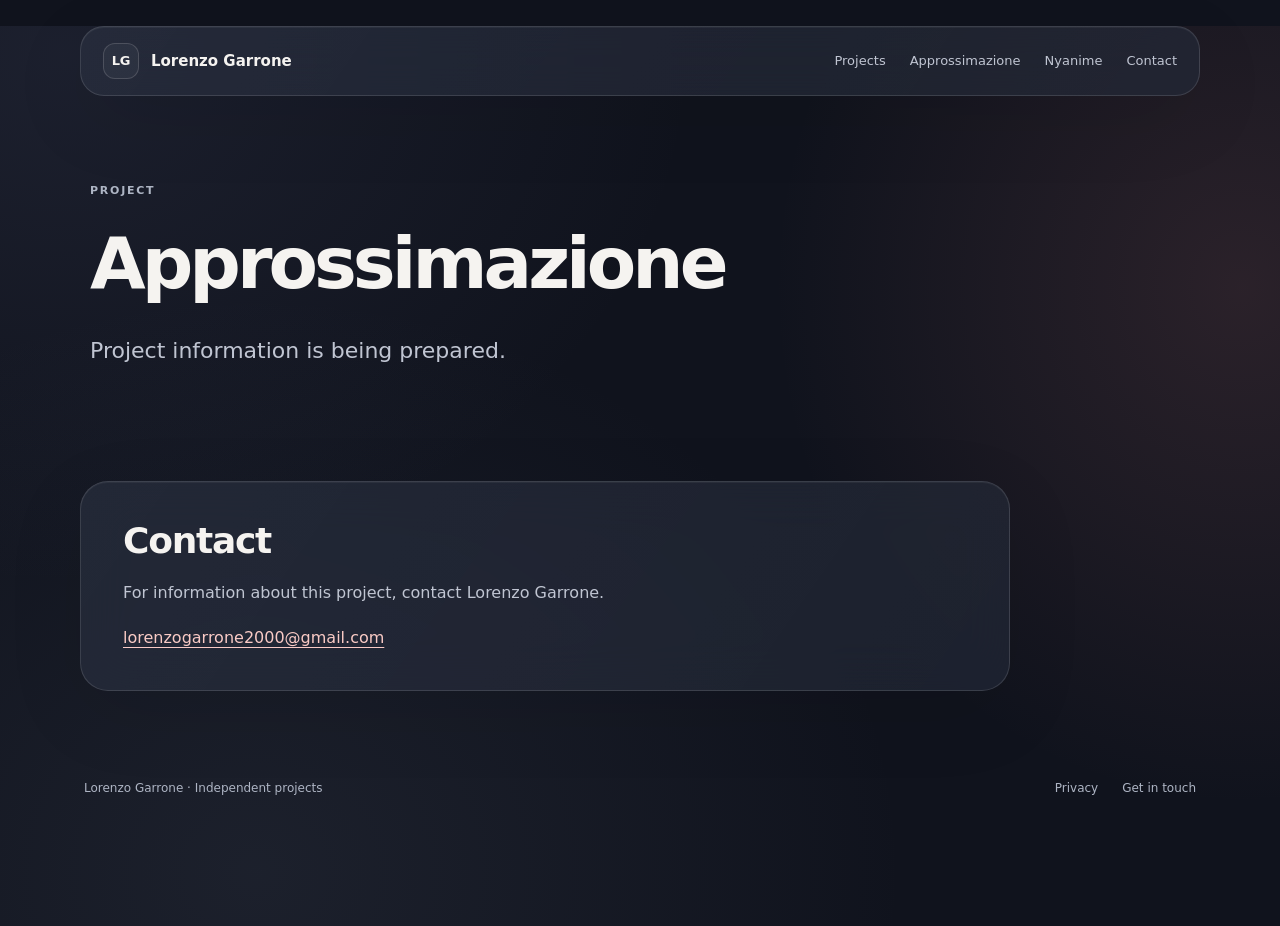
==== approssimazione/index.html @ a1552430 "Publish personal project homepage and Nyanime legal pages" ====
<!doctype html>
<html lang="en">
<head>
<meta charset="utf-8"><meta name="viewport" content="width=device-width, initial-scale=1">
<meta name="description" content="Approssimazione project information and contact details.">
<meta name="theme-color" content="#10131d"><meta name="color-scheme" content="dark">
<meta name="referrer" content="strict-origin-when-cross-origin">
<meta http-equiv="Content-Security-Policy" content="default-src 'none'; style-src 'self'; img-src 'self'; base-uri 'none'; form-action 'none'">
<link rel="icon" href="/assets/monogram.svg" type="image/svg+xml">
<link rel="stylesheet" href="/assets/legal.css"><title>Approssimazione · Lorenzo Garrone</title>
</head>
<body><a class="skip-link" href="#main">Skip to content</a>
<div class="shell">
<header class="site-header glass"><a class="identity" href="/"><span class="monogram" aria-hidden="true">LG</span><span>Lorenzo Garrone</span></a>
<nav aria-label="Main navigation"><a href="/#projects">Projects</a><a href="/approssimazione/">Approssimazione</a><a href="/nyanime/">Nyanime</a><a href="mailto:lorenzogarrone2000@gmail.com">Contact</a></nav></header>
<main id="main" class="project-main"><section class="hero"><p class="eyebrow">Project</p><h1 class="placeholder-title">Approssimazione</h1><p class="lead">Project information is being prepared.</p></section><section class="glass overview"><h2>Contact</h2><p>For information about this project, contact Lorenzo Garrone.</p><a href="mailto:lorenzogarrone2000@gmail.com">lorenzogarrone2000@gmail.com</a></section></main>
<footer class="site-footer"><span>Lorenzo Garrone · Independent projects</span><div><a href="/nyanime/privacy/">Privacy</a><a href="mailto:lorenzogarrone2000@gmail.com">Get in touch</a></div></footer>
</div></body></html>
---- assets/legal.css ----
:root{color-scheme:dark;--ink:#f5f3f0;--muted:#c0c5d2;--dim:#aeb5c4;--edge:#ffffff20;--panel:#202736e8;--accent:#facbc6}
*{box-sizing:border-box}
html{scroll-behavior:smooth;background:#10131d}
body{margin:0;color:var(--ink);font-family:ui-sans-serif,system-ui,-apple-system,BlinkMacSystemFont,"Segoe UI",sans-serif;background:radial-gradient(ellipse 900px 760px at 5% 3%,#69709824,transparent 70%),radial-gradient(ellipse 650px 720px at 97% 29%,#ae68692b,transparent 72%),radial-gradient(ellipse 900px 800px at 20% 94%,#626d8326,transparent 72%),#10131d;line-height:1.65;min-height:100vh}
a{color:var(--accent);text-underline-offset:.22em;text-decoration-thickness:1px}
a:hover{color:#fff}
a:focus-visible{outline:3px solid #ffcf94;outline-offset:6px;border-radius:4px}
p{margin:0 0 1.2em}img{display:block;max-width:100%;height:auto}
h1,h2,h3{color:var(--ink);line-height:1.15;letter-spacing:-.035em;text-wrap:balance}
h1{font-size:clamp(42px,7.6vw,88px);font-weight:650;margin:0 0 28px;letter-spacing:-.055em}
h2{font-size:clamp(25px,3.2vw,36px);font-weight:600;margin:0 0 18px}
h3{font-size:clamp(24px,3vw,31px);font-weight:600;margin:0 0 16px}
.shell{width:min(1120px,calc(100% - 64px));margin:26px auto 0}
.glass{background:var(--panel);border:1px solid var(--edge);box-shadow:inset 0 1px 0 #ffffff0c,0 22px 80px #00000016;border-radius:28px}
@supports(backdrop-filter:blur(20px)){.glass{background:linear-gradient(125deg,#ffffff09,#ffffff03),#2027369c;backdrop-filter:blur(24px);-webkit-backdrop-filter:blur(24px)}}
.site-header{display:flex;justify-content:space-between;align-items:center;gap:24px;padding:16px 22px;border-radius:24px}
.identity{display:flex;align-items:center;gap:12px;font-size:15px;font-weight:650;color:var(--ink);text-decoration:none;white-space:nowrap}
.monogram{display:grid;place-items:center;min-width:36px;height:36px;border:1px solid #ffffff26;border-radius:12px;background:#ffffff0a;font-size:13px;letter-spacing:-.025em}
.site-header nav{display:flex;flex-wrap:wrap;justify-content:flex-end;gap:10px 24px}
.site-header nav a{font-size:13px;color:var(--muted);text-decoration:none;padding:3px 0}
.site-header nav a:hover{color:#fff}
.hero{padding:86px 10px 80px;max-width:850px}
.eyebrow{text-transform:uppercase;font-size:11px;font-weight:650;letter-spacing:.16em;color:var(--dim);margin:0 0 22px}
.soft{color:#b7bdcc}
.lead{font-size:clamp(18px,2.3vw,22px);line-height:1.65;color:var(--muted);max-width:650px;margin:0 0 32px}
.button{display:inline-flex;align-items:center;justify-content:center;gap:25px;text-decoration:none;padding:13px 21px;border-radius:14px;font-weight:650;font-size:14px;border:1px solid transparent;min-height:48px}
.primary{background:#f0e8e4;color:#262934;box-shadow:0 6px 25px #00000016}
.primary:hover{color:#161820;background:#fff4ec}
.secondary{background:#ffffff06;color:var(--ink);border-color:#ffffff26}
.secondary:hover{background:#ffffff10}
.hero-actions{display:flex;flex-wrap:wrap;gap:12px}
.section-heading{margin:0 0 25px;padding:0 10px}
.section-heading .eyebrow{margin-bottom:12px}
.project-grid{display:grid;grid-template-columns:1fr 1fr;gap:22px}
.project-card{padding:34px;text-decoration:none;display:flex;flex-direction:column;color:var(--ink);min-height:350px}
.project-card:hover{border-color:#ffffff45;background-color:#2b3344b8}
.project-symbol{width:70px;height:70px;margin-bottom:36px;border-radius:20px}
span.project-symbol{display:grid;place-items:center;background:#d5d7e312;border:1px solid #d5d7e324;color:#d1d5e8;font-size:47px;line-height:1}
.project-card .eyebrow{margin-bottom:10px}
.project-card p:not(.eyebrow){color:var(--muted);font-size:16px;max-width:380px;margin-bottom:32px}
.card-link{font-size:13px;color:var(--accent);display:flex;justify-content:space-between;gap:12px;margin-top:auto;font-weight:600}
.nyanime{background:linear-gradient(140deg,#cd767d15,#ffffff00 60%),var(--panel)}
.contact-panel{margin:30px 0 0;padding:28px 34px;display:flex;align-items:center;justify-content:space-between;gap:22px}
.contact-panel h2{font-size:28px;margin:0 0 9px}
.contact-panel p{color:var(--muted);font-size:14px;margin:0}
.contact-panel .eyebrow{margin:0 0 12px}
.contact-panel>a{font-size:14px;overflow-wrap:anywhere}
.site-footer{display:flex;justify-content:space-between;align-items:center;gap:24px;padding:36px 4px 30px;color:var(--dim);font-size:12px}
.site-footer div{display:flex;gap:24px}.site-footer a{color:var(--dim);text-decoration:none}
.project-hero{padding-bottom:64px}
.project-wordmark{width:240px;margin:0 0 38px}
.placeholder-title{font-size:clamp(28px,5.8vw,72px)}
.overview{padding:38px 42px;margin-bottom:52px;max-width:930px}
.overview p:not(.eyebrow){max-width:760px;color:var(--muted)}
.overview p:last-child{margin-bottom:0}
.note{font-size:14px;border-top:1px solid #ffffff1c;padding-top:24px;margin-top:24px}
.information-grid{display:grid;grid-template-columns:repeat(3,1fr);gap:18px}
.feature-section{margin-bottom:56px}.section-intro{max-width:670px;color:var(--muted);font-size:16px}
.feature-grid{display:grid;grid-template-columns:1fr 1fr;gap:18px}.feature-card{padding:30px;display:flex;gap:24px;align-items:flex-start}.feature-wide{grid-column:1/-1}
.feature-number{display:grid;place-items:center;flex:0 0 42px;height:42px;border-radius:14px;border:1px solid #ffffff20;color:#e9d1cc;background:#ffffff06;font-size:12px;font-weight:650}
.feature-card .eyebrow{margin:0 0 11px}.feature-card h3{font-size:25px;margin:0 0 13px}.feature-card p:not(.eyebrow){font-size:15px;color:var(--muted);max-width:660px;margin:0;line-height:1.8}
.information-card{display:flex;flex-direction:column;padding:28px;text-decoration:none;min-height:275px}
.information-card:hover{border-color:#ffffff45;background-color:#2b3344b8}
.information-card h3{font-size:23px}.information-card p:not(.eyebrow){font-size:15px;color:var(--muted)}
.legal-main{max-width:940px;margin:34px auto 0}
.legal-nav{display:flex;flex-wrap:wrap;gap:10px 24px;margin:0 6px 24px;align-items:center}
.legal-nav a{font-size:13px;color:var(--muted);padding:7px 0;text-decoration:none}
.legal-nav a[aria-current]{color:var(--ink);font-weight:700;border-bottom:2px solid var(--accent)}
.document{padding:clamp(24px,5vw,56px)}
.document h1{font-size:clamp(32px,4.8vw,54px);margin:0 0 28px;letter-spacing:-.04em;overflow-wrap:anywhere}
.document h2{font-size:clamp(22px,3vw,27px);margin:38px 0 14px;letter-spacing:-.025em}
.document p,.document li{max-width:76ch;color:var(--muted);font-size:15px;line-height:1.85}
.document p:last-child{margin-bottom:0}.document>p:first-of-type{padding-bottom:26px;border-bottom:1px solid #ffffff1a;color:#d0ceda}
code{font-family:ui-monospace,SFMono-Regular,Consolas,monospace;font-size:.92em;color:#eee2e0;padding:1px 4px;background:#ffffff0a;border-radius:4px;overflow-wrap:anywhere}
.skip-link{position:absolute;left:20px;top:-150px;padding:12px 20px;z-index:5;background:#faf3ed;color:#1b2130;border-radius:10px}
.skip-link:focus{top:12px;color:#1b2130}
@media(max-width:850px){.site-header{align-items:flex-start;gap:20px;flex-direction:column}.site-header nav{justify-content:flex-start}.information-grid{grid-template-columns:1fr}.information-card{min-height:210px}.contact-panel{align-items:flex-start;flex-direction:column}.hero{padding-top:64px}.information-card .eyebrow{margin-bottom:14px}}
@media(max-width:600px){.shell{width:calc(100% - 32px);margin-top:16px}.site-header{padding:16px 18px;gap:13px;border-radius:20px}.site-header nav{gap:8px 17px}.site-header nav a{font-size:12px}.hero{padding:54px 6px 48px}.lead{font-size:18px}.project-grid{grid-template-columns:1fr}.project-card{min-height:320px;padding:28px}.project-symbol{margin-bottom:28px}.glass{border-radius:23px}.overview{padding:28px;margin-bottom:36px}.contact-panel{padding:26px}.site-footer{align-items:flex-start;flex-direction:column;gap:14px;padding:28px 3px}.legal-main{margin-top:26px}.legal-nav{gap:6px 19px}.document p,.document li{font-size:14px;line-height:1.8}.document h2{margin-top:30px}.hero-actions .button{width:100%;justify-content:space-between}.project-wordmark{width:200px;margin-bottom:30px}}
@media(prefers-reduced-motion:reduce){html{scroll-behavior:auto}*,*::before,*::after{animation:none!important;transition:none!important}}
@media(max-width:700px){.feature-grid{grid-template-columns:1fr}.feature-card{padding:26px;gap:18px}.feature-wide{grid-column:auto}.feature-card h3{font-size:23px}.feature-number{flex-basis:32px;height:32px;border-radius:11px}.feature-section{margin-bottom:40px}}
@media(prefers-contrast:more){.glass{background:#1a202d;border-color:#9da6bb}.soft,.lead,.document p,.document li,.site-footer,.eyebrow{color:#e5e8ef}}
@media print{html,body{background:#fff;color:#111}.shell{width:auto;margin:0}.glass{background:#fff;border:0;box-shadow:none;backdrop-filter:none}.site-header,.site-footer,.legal-nav,.skip-link{display:none}.document{padding:0}.document h1,.document h2,.document p,.document li,a,code{color:#111}h2{break-after:avoid}p{orphans:3;widows:3}}
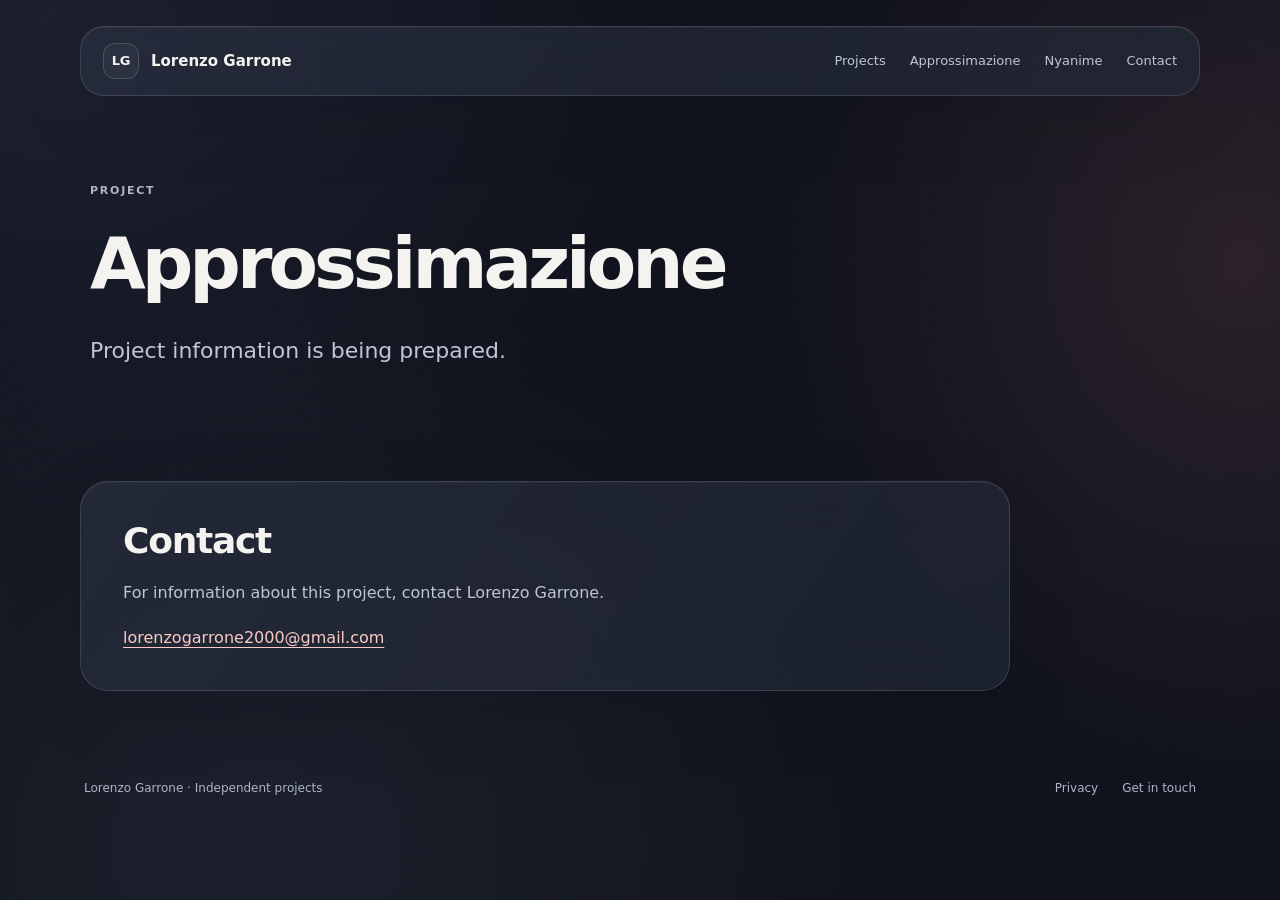
==== commit f423e13e: "Keep the portfolio homepage focused on two projects and fix background continuity" ====
--- a/approssimazione/index.html
+++ b/approssimazione/index.html
@@ -7,7 +7,7 @@
 <meta name="referrer" content="strict-origin-when-cross-origin">
 <meta http-equiv="Content-Security-Policy" content="default-src 'none'; style-src 'self'; img-src 'self'; base-uri 'none'; form-action 'none'">
 <link rel="icon" href="/assets/monogram.svg" type="image/svg+xml">
-<link rel="stylesheet" href="/assets/legal.css"><title>Approssimazione · Lorenzo Garrone</title>
+<link rel="stylesheet" href="/assets/legal.css?v=projects-2"><title>Approssimazione · Lorenzo Garrone</title>
 </head>
 <body><a class="skip-link" href="#main">Skip to content</a>
 <div class="shell">
--- a/assets/legal.css
+++ b/assets/legal.css
@@ -1,7 +1,7 @@
 :root{color-scheme:dark;--ink:#f5f3f0;--muted:#c0c5d2;--dim:#aeb5c4;--edge:#ffffff20;--panel:#202736e8;--accent:#facbc6}
 *{box-sizing:border-box}
 html{scroll-behavior:smooth;background:#10131d}
-body{margin:0;color:var(--ink);font-family:ui-sans-serif,system-ui,-apple-system,BlinkMacSystemFont,"Segoe UI",sans-serif;background:radial-gradient(ellipse 900px 760px at 5% 3%,#69709824,transparent 70%),radial-gradient(ellipse 650px 720px at 97% 29%,#ae68692b,transparent 72%),radial-gradient(ellipse 900px 800px at 20% 94%,#626d8326,transparent 72%),#10131d;line-height:1.65;min-height:100vh}
+body{display:flow-root;margin:0;color:var(--ink);font-family:ui-sans-serif,system-ui,-apple-system,BlinkMacSystemFont,"Segoe UI",sans-serif;background:radial-gradient(ellipse 900px 760px at 5% 3%,#69709824,transparent 70%),radial-gradient(ellipse 650px 720px at 97% 29%,#ae68692b,transparent 72%),radial-gradient(ellipse 900px 800px at 20% 94%,#626d8326,transparent 72%),#10131d;line-height:1.65;min-height:100vh}
 a{color:var(--accent);text-underline-offset:.22em;text-decoration-thickness:1px}
 a:hover{color:#fff}
 a:focus-visible{outline:3px solid #ffcf94;outline-offset:6px;border-radius:4px}
@@ -34,6 +34,13 @@
 .project-grid{display:grid;grid-template-columns:1fr 1fr;gap:22px}
 .project-card{padding:34px;text-decoration:none;display:flex;flex-direction:column;color:var(--ink);min-height:350px}
 .project-card:hover{border-color:#ffffff45;background-color:#2b3344b8}
+.project-landing{width:min(960px,calc(100% - 48px));min-height:100svh;margin:0 auto;padding:32px 0;display:grid;align-content:center}
+.project-index .project-card{position:relative;min-height:320px;justify-content:center}
+.project-index .project-card h1{font-size:clamp(24px,3.5vw,36px);letter-spacing:-.035em;line-height:1.2;margin:0;overflow-wrap:anywhere}
+.project-index .project-symbol{margin-bottom:28px}
+.project-arrow{position:absolute;top:30px;right:30px;font-size:24px;color:var(--muted)}
+.project-index .project-card:focus-visible{outline:3px solid var(--accent);outline-offset:5px}
+@media(max-width:600px){.project-landing{width:calc(100% - 32px);padding:24px 0}.project-index .project-grid{gap:16px}.project-index .project-card{min-height:245px;padding:28px}.project-index .project-card h1{font-size:30px}.project-arrow{top:24px;right:24px}}
 .project-symbol{width:70px;height:70px;margin-bottom:36px;border-radius:20px}
 span.project-symbol{display:grid;place-items:center;background:#d5d7e312;border:1px solid #d5d7e324;color:#d1d5e8;font-size:47px;line-height:1}
 .project-card .eyebrow{margin-bottom:10px}
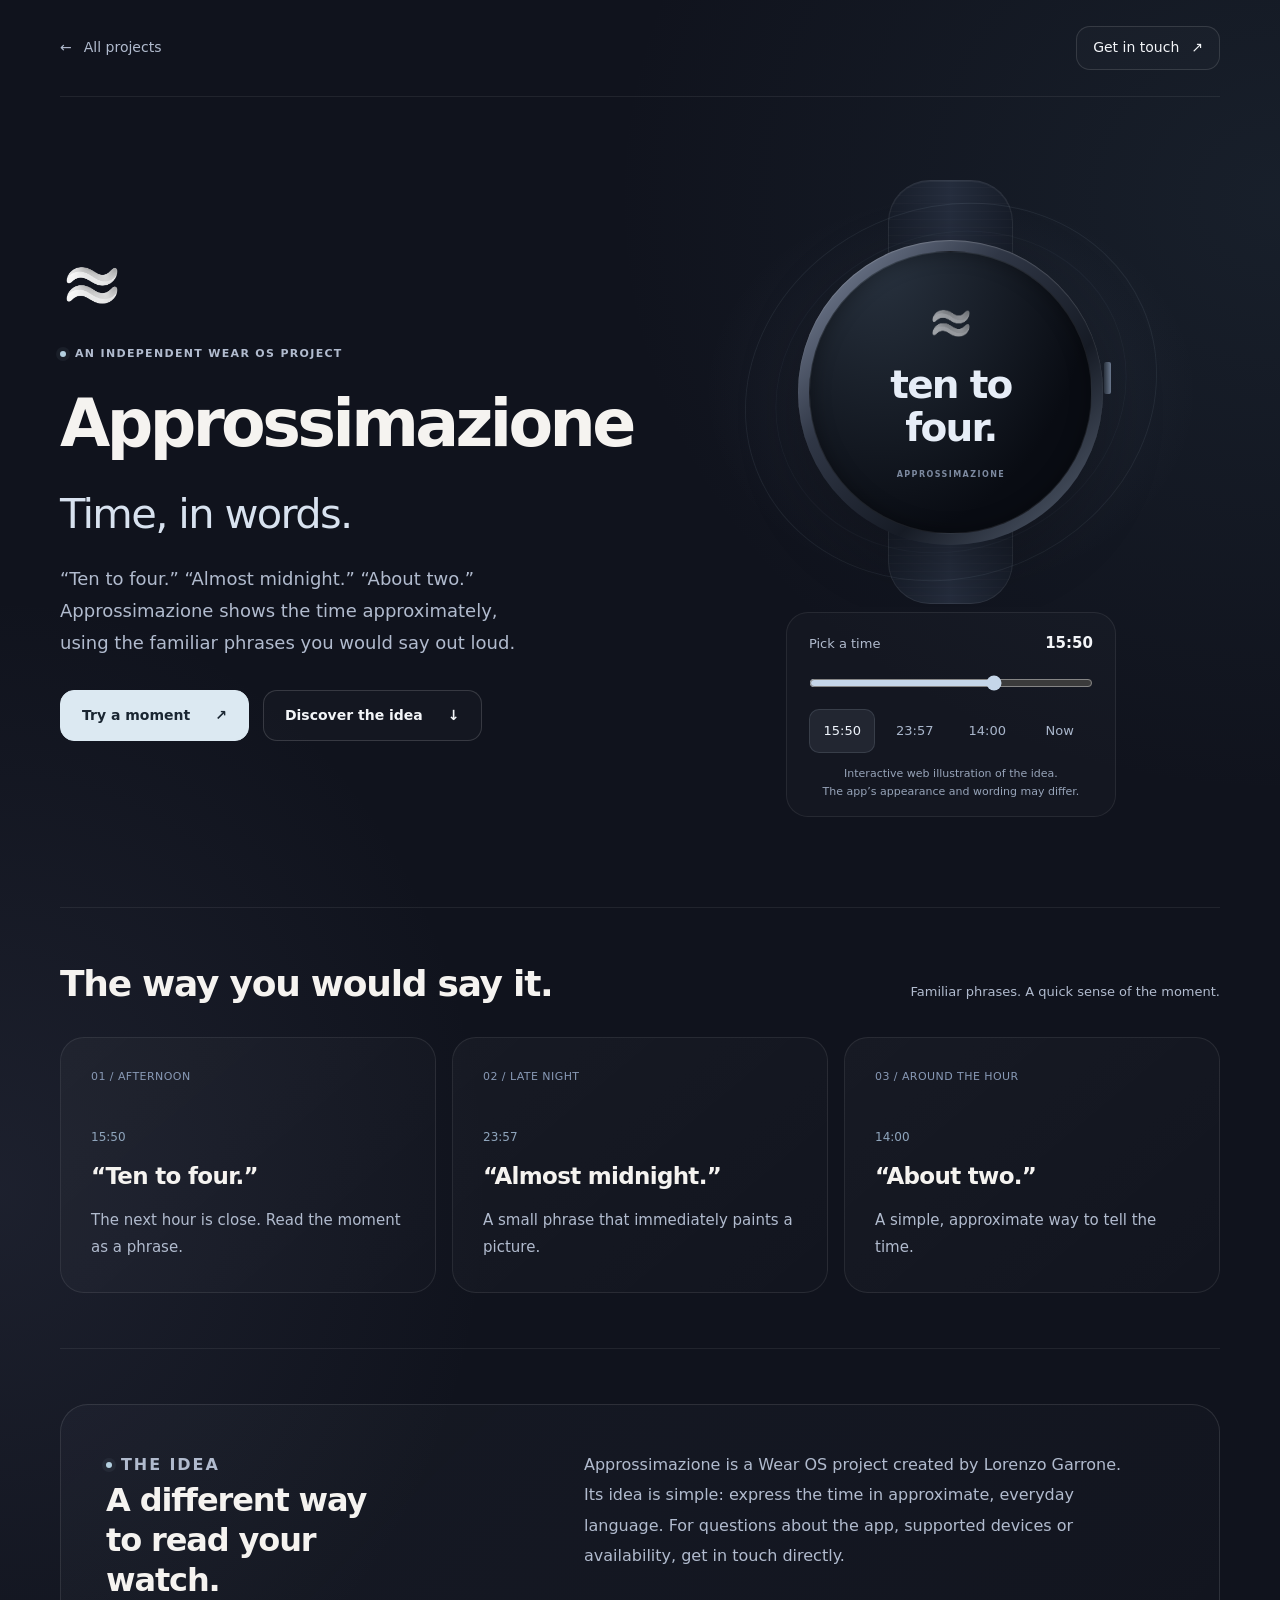
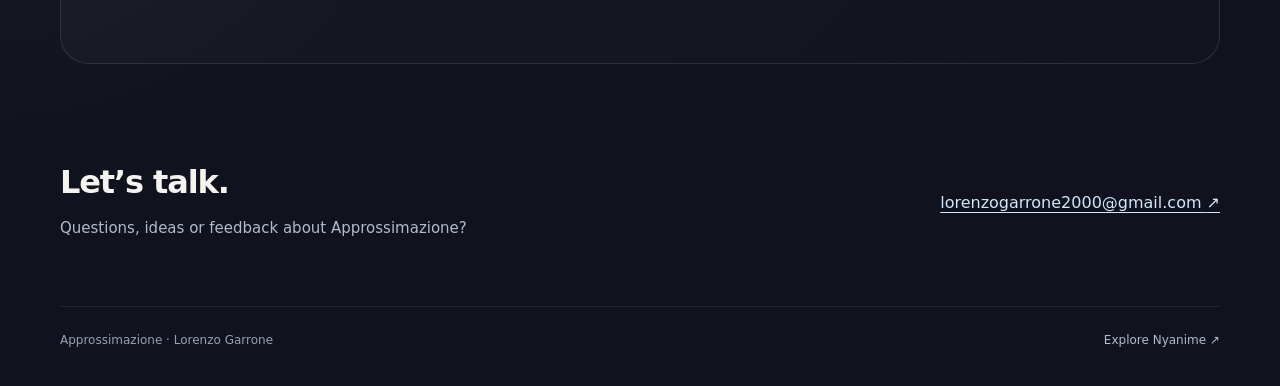
==== commit f8c35bc1: "Build Approssimazione project page with interactive time demo" ====
--- a/approssimazione/index.html
+++ b/approssimazione/index.html
@@ -1,18 +1,92 @@
 <!doctype html>
 <html lang="en">
 <head>
-<meta charset="utf-8"><meta name="viewport" content="width=device-width, initial-scale=1">
-<meta name="description" content="Approssimazione project information and contact details.">
-<meta name="theme-color" content="#10131d"><meta name="color-scheme" content="dark">
+<meta charset="utf-8">
+<meta name="viewport" content="width=device-width, initial-scale=1">
+<meta name="description" content="Approssimazione tells the time in familiar, approximate words. An independent Wear OS project by Lorenzo Garrone.">
+<meta name="theme-color" content="#10131d">
+<meta name="color-scheme" content="dark">
 <meta name="referrer" content="strict-origin-when-cross-origin">
-<meta http-equiv="Content-Security-Policy" content="default-src 'none'; style-src 'self'; img-src 'self'; base-uri 'none'; form-action 'none'">
-<link rel="icon" href="/assets/monogram.svg" type="image/svg+xml">
-<link rel="stylesheet" href="/assets/legal.css?v=projects-2"><title>Approssimazione · Lorenzo Garrone</title>
+<meta http-equiv="Content-Security-Policy" content="default-src 'none'; script-src 'self'; style-src 'self'; img-src 'self'; base-uri 'none'; form-action 'none'">
+<meta property="og:type" content="website">
+<meta property="og:title" content="Approssimazione · Time, in words.">
+<meta property="og:description" content="Ten to four. Almost midnight. About two. A more natural way to read the time.">
+<meta property="og:url" content="https://noire342.github.io/approssimazione/">
+<link rel="canonical" href="https://noire342.github.io/approssimazione/">
+<link rel="icon" href="/assets/approssimazione-logo.png" type="image/png">
+<link rel="stylesheet" href="/assets/legal.css?v=projects-4">
+<link rel="stylesheet" href="/assets/approssimazione.css?v=1">
+<script src="/assets/approssimazione.js?v=1" defer></script>
+<title>Approssimazione · Time, in words.</title>
 </head>
-<body><a class="skip-link" href="#main">Skip to content</a>
-<div class="shell">
-<header class="site-header glass"><a class="identity" href="/"><span class="monogram" aria-hidden="true">LG</span><span>Lorenzo Garrone</span></a>
-<nav aria-label="Main navigation"><a href="/#projects">Projects</a><a href="/approssimazione/">Approssimazione</a><a href="/nyanime/">Nyanime</a><a href="mailto:lorenzogarrone2000@gmail.com">Contact</a></nav></header>
-<main id="main" class="project-main"><section class="hero"><p class="eyebrow">Project</p><h1 class="placeholder-title">Approssimazione</h1><p class="lead">Project information is being prepared.</p></section><section class="glass overview"><h2>Contact</h2><p>For information about this project, contact Lorenzo Garrone.</p><a href="mailto:lorenzogarrone2000@gmail.com">lorenzogarrone2000@gmail.com</a></section></main>
-<footer class="site-footer"><span>Lorenzo Garrone · Independent projects</span><div><a href="/nyanime/privacy/">Privacy</a><a href="mailto:lorenzogarrone2000@gmail.com">Get in touch</a></div></footer>
-</div></body></html>
+<body class="approximation-page">
+<a class="skip-link" href="#main">Skip to content</a>
+<div class="app-shell">
+  <header class="app-nav">
+    <a class="back-link" href="/" aria-label="Back to all projects"><span aria-hidden="true">←</span> All projects</a>
+    <a class="app-nav-contact" href="mailto:lorenzogarrone2000@gmail.com?subject=Approssimazione">Get in touch <span aria-hidden="true">↗</span></a>
+  </header>
+  <main id="main">
+    <section class="app-hero" aria-labelledby="project-title">
+      <div class="app-hero-copy t-stagger">
+        <img class="app-brand" src="/assets/approssimazione-logo.png" width="80" height="80" alt="">
+        <p class="app-kicker">An independent Wear OS project</p>
+        <h1 id="project-title" data-reveal>Approssimazione</h1>
+        <p class="app-headline" data-reveal>Time, in words.</p>
+        <p class="app-description">“Ten to four.” “Almost midnight.” “About two.” Approssimazione shows the time approximately, using the familiar phrases you would say out loud.</p>
+        <div class="app-actions">
+          <a class="button app-primary" href="#try-it">Try a moment <span aria-hidden="true">↗</span></a>
+          <a class="button" href="#about">Discover the idea <span aria-hidden="true">↓</span></a>
+        </div>
+      </div>
+      <div class="app-preview" id="try-it" aria-label="Interactive example of approximate time">
+        <div class="app-watch-art">
+          <div class="app-orbit" aria-hidden="true"></div>
+          <div class="watch-strap" aria-hidden="true"></div>
+          <div class="watch-face">
+            <div class="watch-display">
+              <img src="/assets/approssimazione-logo.png" width="42" height="42" alt="">
+              <p id="approximate-time" class="watch-phrase" aria-live="polite" aria-atomic="true">ten to four.</p>
+              <span class="watch-caption">APPROSSIMAZIONE</span>
+            </div>
+          </div>
+        </div>
+        <div class="app-demo-controls">
+          <div class="demo-heading"><label for="demo-time">Pick a time</label><output id="demo-exact" for="demo-time">15:50</output></div>
+          <input id="demo-time" type="range" min="0" max="1439" step="1" value="950" aria-valuetext="15:50 — ten to four">
+          <div class="demo-presets" aria-label="Example moments">
+            <button type="button" data-minute="950" aria-pressed="true">15:50</button>
+            <button type="button" data-minute="1437" aria-pressed="false">23:57</button>
+            <button type="button" data-minute="840" aria-pressed="false">14:00</button>
+            <button id="demo-now" type="button">Now</button>
+          </div>
+          <p class="demo-note">Interactive web illustration of the idea.<br>The app’s appearance and wording may differ.</p>
+        </div>
+      </div>
+    </section>
+    <section class="app-section" id="about" aria-labelledby="about-title">
+      <div class="app-section-heading">
+        <h2 id="about-title">The way you would say it.</h2>
+        <p>Familiar phrases. A quick sense of the moment.</p>
+      </div>
+      <div class="app-feature-grid">
+        <article class="app-feature"><span class="app-feature-index">01 / AFTERNOON</span><p class="example-time">15:50</p><h3>“Ten to four.”</h3><p>The next hour is close. Read the moment as a phrase.</p></article>
+        <article class="app-feature"><span class="app-feature-index">02 / LATE NIGHT</span><p class="example-time">23:57</p><h3>“Almost midnight.”</h3><p>A small phrase that immediately paints a picture.</p></article>
+        <article class="app-feature"><span class="app-feature-index">03 / AROUND THE HOUR</span><p class="example-time">14:00</p><h3>“About two.”</h3><p>A simple, approximate way to tell the time.</p></article>
+      </div>
+    </section>
+    <section class="app-section" aria-labelledby="project-about-title">
+      <div class="app-detail-panel">
+        <div><p class="app-kicker">The idea</p><h2 id="project-about-title">A different way<br>to read your watch.</h2></div>
+        <p>Approssimazione is a Wear OS project created by Lorenzo Garrone. Its idea is simple: express the time in approximate, everyday language. For questions about the app, supported devices or availability, get in touch directly.</p>
+      </div>
+    </section>
+    <section class="app-contact" aria-labelledby="contact-title">
+      <div><h2 id="contact-title">Let’s talk.</h2><p>Questions, ideas or feedback about Approssimazione?</p></div>
+      <a href="mailto:lorenzogarrone2000@gmail.com?subject=Approssimazione">lorenzogarrone2000@gmail.com <span aria-hidden="true">↗</span></a>
+    </section>
+  </main>
+  <footer class="app-footer"><span>Approssimazione · Lorenzo Garrone</span><a href="/nyanime/">Explore Nyanime <span aria-hidden="true">↗</span></a></footer>
+</div>
+</body>
+</html>
--- a/assets/legal.css
+++ b/assets/legal.css
@@ -1,5 +1,6 @@
 :root{color-scheme:dark;--ink:#f5f3f0;--muted:#c0c5d2;--dim:#aeb5c4;--edge:#ffffff20;--panel:#202736e8;--accent:#facbc6}
 *{box-sizing:border-box}
+[hidden]{display:none!important}
 html{scroll-behavior:smooth;background:#10131d}
 body{display:flow-root;margin:0;color:var(--ink);font-family:ui-sans-serif,system-ui,-apple-system,BlinkMacSystemFont,"Segoe UI",sans-serif;background:radial-gradient(ellipse 900px 760px at 5% 3%,#69709824,transparent 70%),radial-gradient(ellipse 650px 720px at 97% 29%,#ae68692b,transparent 72%),radial-gradient(ellipse 900px 800px at 20% 94%,#626d8326,transparent 72%),#10131d;line-height:1.65;min-height:100vh}
 a{color:var(--accent);text-underline-offset:.22em;text-decoration-thickness:1px}
@@ -33,7 +34,7 @@
 .section-heading .eyebrow{margin-bottom:12px}
 .project-grid{display:grid;grid-template-columns:1fr 1fr;gap:22px}
 .project-card{padding:34px;text-decoration:none;display:flex;flex-direction:column;color:var(--ink);min-height:350px}
-.project-card:hover{border-color:#ffffff45;background-color:#2b3344b8}
+a.project-card:hover{border-color:#ffffff45;background-color:#2b3344b8}
 .project-landing{width:min(960px,calc(100% - 48px));min-height:100svh;margin:0 auto;padding:32px 0;display:grid;align-content:center}
 .project-index .project-card{position:relative;min-height:320px;justify-content:center}
 .project-index .project-card h1{font-size:clamp(24px,3.5vw,36px);letter-spacing:-.035em;line-height:1.2;margin:0;overflow-wrap:anywhere}
@@ -43,6 +44,8 @@
 @media(max-width:600px){.project-landing{width:calc(100% - 32px);padding:24px 0}.project-index .project-grid{gap:16px}.project-index .project-card{min-height:245px;padding:28px}.project-index .project-card h1{font-size:30px}.project-arrow{top:24px;right:24px}}
 .project-symbol{width:70px;height:70px;margin-bottom:36px;border-radius:20px}
 span.project-symbol{display:grid;place-items:center;background:#d5d7e312;border:1px solid #d5d7e324;color:#d1d5e8;font-size:47px;line-height:1}
+span.approximation-symbol{background:transparent;border:0;overflow:visible}
+.approximation-symbol img{width:70px;height:70px;max-width:none;object-fit:contain;transform:scale(1.6)}
 .project-card .eyebrow{margin-bottom:10px}
 .project-card p:not(.eyebrow){color:var(--muted);font-size:16px;max-width:380px;margin-bottom:32px}
 .card-link{font-size:13px;color:var(--accent);display:flex;justify-content:space-between;gap:12px;margin-top:auto;font-weight:600}
--- a/assets/approssimazione.css
+++ b/assets/approssimazione.css
@@ -0,0 +1,107 @@
+:root{--app-ink:#f3f5f8;--app-muted:#b1bbce;--app-accent:#d0e6fa;--duration-quick:150ms;--duration-fast:250ms;--duration-very-slow:500ms;--ease-smooth-out:cubic-bezier(.22,1,.36,1);--distance-medium:12px}
+.approximation-page{background:radial-gradient(ellipse 950px 850px at 100% 10%,#45657826,transparent 70%),radial-gradient(ellipse 700px 850px at 0 60%,#69709224,transparent 70%),#10131d;color:var(--app-ink)}
+.approximation-page a{color:var(--app-accent)}
+.approximation-page a:focus-visible{outline-color:var(--app-accent)}
+.app-shell{width:min(1160px,calc(100% - 80px));margin:0 auto}
+.app-nav{display:flex;align-items:center;justify-content:space-between;gap:24px;padding:26px 0;border-bottom:1px solid #ffffff12;font-size:14px}
+.app-nav a{text-decoration:none;min-height:44px;display:inline-flex;align-items:center;gap:12px}
+.app-nav .back-link{color:var(--app-muted)}
+.app-nav .back-link span{transition:transform var(--duration-fast) var(--ease-smooth-out)}
+.app-nav .back-link:hover span{transform:translateX(-4px)}
+.app-nav .app-nav-contact{padding:9px 16px;border-radius:14px;border:1px solid #ffffff20;background:#ffffff05;color:var(--app-ink)}
+.app-hero{position:relative;display:grid;grid-template-columns:1.1fr 1fr;gap:30px;align-items:center;min-height:650px;padding:80px 0 90px}
+.app-hero-copy{z-index:1;min-width:0}
+.app-brand{width:64px;height:64px;filter:invert(1);object-fit:contain;margin:0 0 22px;transform:scale(1.35)}
+.app-preview{min-width:0;scroll-margin-top:30px}
+.app-watch-art{position:relative;min-height:430px;display:grid;place-items:center;isolation:isolate;overflow:hidden}
+.app-watch-art::before{content:"";position:absolute;inset:0;border-radius:50%;background:radial-gradient(ellipse,#9daed21a,transparent 65%);z-index:-2}
+.watch-strap{position:absolute;top:3px;bottom:3px;width:125px;z-index:-1;border-radius:42px;border:1px solid #ffffff13;background:repeating-linear-gradient(0deg,#ffffff00 0 7px,#ffffff04 7px 8px),linear-gradient(90deg,#171d29,#252d3d,#171d29);box-shadow:inset 0 1px 0 #ffffff0c}
+.watch-face{position:relative;width:min(305px,calc(100% - 20px));aspect-ratio:1;border-radius:50%;padding:11px;background:linear-gradient(135deg,#8691a7,#303746 35%,#161b25 65%,#5d687a);box-shadow:0 20px 60px #00000040,inset 0 1px 1px #ffffff30}
+.watch-face::after{content:"";position:absolute;right:-8px;top:40%;height:32px;width:7px;border-radius:2px;background:linear-gradient(90deg,#303946,#728198);z-index:-1}
+.watch-display{height:100%;width:100%;display:flex;flex-direction:column;align-items:center;justify-content:center;gap:18px;border-radius:50%;background:radial-gradient(ellipse at 25% 0,#293340,#090c13 72%);border:1px solid #ffffff13;padding:30px;box-shadow:inset 0 0 20px #00000055}
+.watch-display img{width:42px;height:42px;object-fit:contain;filter:invert(1);opacity:.6;transform:scale(1.5)}
+.watch-phrase{font-size:clamp(28px,10vw,39px);line-height:1.12;font-weight:550;letter-spacing:-.045em;text-align:center;max-width:205px;min-height:88px;display:grid;place-items:center;text-wrap:balance;margin:0;color:#e6edf7}
+.watch-caption{font-size:8px;font-weight:600;letter-spacing:.18em;color:#7c899f}
+.app-demo-controls{max-width:330px;margin:5px auto 0;padding:18px 22px 14px;border-radius:22px;background:#ffffff05;border:1px solid #ffffff13}
+.demo-heading{display:flex;align-items:center;justify-content:space-between;gap:15px;font-size:13px;color:var(--app-muted);margin-bottom:13px}
+.demo-heading output{font-variant-numeric:tabular-nums;color:var(--app-ink);font-size:15px;font-weight:550}
+.app-demo-controls input{display:block;width:100%;margin:0 0 12px;accent-color:#c5d6e9;cursor:pointer;height:28px}
+.app-demo-controls input:focus-visible,.demo-presets button:focus-visible{outline:3px solid #c5d6e9;outline-offset:4px;border-radius:8px}
+.demo-presets{display:grid;grid-template-columns:repeat(4,1fr);gap:6px}
+.demo-presets button{appearance:none;cursor:pointer;min-height:44px;border:1px solid transparent;border-radius:10px;background:transparent;color:#a9b6cb;font:inherit;font-size:13px;font-variant-numeric:tabular-nums;transition:background-color var(--duration-quick),color var(--duration-quick)}
+.demo-presets button:hover{background:#ffffff08;color:#fff}
+.demo-presets button[aria-pressed=true]{background:#c5d6e914;color:#eff4fc;border-color:#c5d6e922}
+.demo-note{margin:12px 0 0;font-size:11px;line-height:1.7;color:#97a4b9;text-align:center}
+.example-time{font-size:12px!important;font-variant-numeric:tabular-nums;color:#8fa5bc!important;margin-bottom:14px!important}
+.app-kicker{display:inline-flex;align-items:center;gap:9px;font-size:11px;font-weight:600;letter-spacing:.12em;text-transform:uppercase;color:var(--app-muted);margin-bottom:24px}
+.app-kicker::before{content:"";height:6px;width:6px;background:#b4d0e0;border-radius:50%;box-shadow:0 0 0 4px #b4d0e010}
+.app-hero h1{font-size:clamp(38px,5.15vw,65px);letter-spacing:-.055em;line-height:1.13;margin:0 0 28px;overflow-wrap:anywhere}
+.app-headline{font-size:clamp(28px,3.25vw,42px);line-height:1.2;letter-spacing:-.04em;margin-bottom:24px;max-width:530px;text-wrap:balance;color:#d8e2ef}
+.app-description{font-size:18px;line-height:1.8;max-width:480px;color:var(--app-muted);margin-bottom:30px}
+.app-actions{display:flex;gap:14px;flex-wrap:wrap}
+.app-actions .button{color:var(--app-ink);border:1px solid #ffffff26;background:#ffffff05;transition:background-color var(--duration-quick),border-color var(--duration-quick)}
+.app-actions .button:hover{background:#ffffff0e;border-color:#ffffff45}
+.app-actions .app-primary{background:#dce9f2;color:#1a2632;border-color:#dce9f2}
+.app-actions .app-primary:hover{background:#f1f7fc;color:#152331}
+.app-orbit{position:absolute;width:420px;height:420px;max-width:90%;border:1px solid #d0e6fa12;border-radius:50%;transform:rotate(-24deg) scaleY(.88)}
+.app-orbit::after{content:"";position:absolute;inset:30px;border:1px solid #d0e6fa0a;border-radius:50%}
+.app-section{padding:55px 0;border-top:1px solid #ffffff12}
+.app-section-heading{display:flex;justify-content:space-between;gap:24px;align-items:baseline;margin-bottom:32px}
+.app-section-heading h2{font-size:clamp(26px,3vw,36px);margin:0}
+.app-section-heading>p{font-size:13px;color:var(--app-muted);margin:0;max-width:350px}
+.app-feature-grid{display:grid;grid-template-columns:repeat(3,1fr);gap:16px}
+.app-feature{padding:30px;border-radius:24px;background:linear-gradient(140deg,#ffffff08,#ffffff03);border:1px solid #ffffff15}
+.app-feature-index{font-size:11px;letter-spacing:.04em;color:#8899b5;display:block;margin-bottom:40px}
+.app-feature h3{font-size:23px;line-height:1.25;margin:0 0 16px;letter-spacing:-.03em}
+.app-feature p{font-size:15px;color:var(--app-muted);margin:0;line-height:1.85}
+.app-detail-panel{display:grid;grid-template-columns:.7fr 1fr;gap:65px;padding:45px;border-radius:28px;border:1px solid #ffffff1b;background:linear-gradient(135deg,#9aa7c20b,#ffffff03)}
+.app-detail-panel h2{font-size:32px;line-height:1.25;max-width:310px}
+.app-detail-panel p{font-size:16px;line-height:1.9;color:var(--app-muted);margin:0;max-width:550px}
+.app-contact{display:flex;align-items:center;justify-content:space-between;gap:30px;padding:45px 0 65px}
+.app-contact h2{font-size:32px;margin:0 0 15px}
+.app-contact p{font-size:15px;color:var(--app-muted);margin:0}
+.app-contact a{font-size:16px;overflow-wrap:anywhere}
+.app-footer{padding:24px 0 35px;border-top:1px solid #ffffff12;display:flex;justify-content:space-between;gap:18px;font-size:12px;color:#95a1b6}
+.app-footer a{color:var(--app-muted);text-decoration:none}
+:root {
+  --stagger-dur: 500ms;
+  --stagger-distance: 12px;
+  --stagger-stagger: 40ms;
+  --stagger-blur: 3px;
+  --stagger-ease: cubic-bezier(0.22, 1, 0.36, 1);
+}
+.t-stagger-line {
+  display: block;
+  opacity: 0;
+  transform: translateY(var(--stagger-distance));
+  filter: blur(var(--stagger-blur));
+  transition:
+    opacity   var(--stagger-dur) var(--stagger-ease),
+    transform var(--stagger-dur) var(--stagger-ease),
+    filter    var(--stagger-dur) var(--stagger-ease);
+  will-change: transform, opacity, filter;
+}
+.t-stagger-line--2 { transition-delay: var(--stagger-stagger); }
+.t-stagger.is-shown .t-stagger-line {
+  opacity: 1;
+  transform: translateY(0);
+  filter: blur(0);
+}
+.t-stagger.is-hiding .t-stagger-line {
+  opacity: 0;
+  transform: translateY(0);
+  filter: blur(0);
+  transition:
+    opacity 200ms ease,
+    transform 0s linear,
+    filter 0s linear;
+  transition-delay: 0s;
+}
+@media (prefers-reduced-motion: reduce) {
+  .t-stagger-line { transition: none !important; }
+}
+@media(max-width:900px){.app-shell{width:calc(100% - 48px)}.app-hero{gap:0;min-height:560px;padding:65px 0}.app-glass-symbol{border-radius:56px}.app-hero-art{min-height:350px}.app-art-label{bottom:5px}.app-feature-grid{gap:12px}.app-feature{padding:24px}.app-detail-panel{gap:35px;padding:32px}}
+@media(max-width:650px){.app-shell{width:calc(100% - 36px)}.app-nav{padding:16px 0;font-size:13px}.app-hero{grid-template-columns:1fr;padding:55px 0 25px;gap:25px}.app-hero h1{font-size:clamp(34px,9vw,55px)}.app-headline{font-size:30px}.app-description{font-size:16px}.app-hero-art{min-height:340px;max-width:460px;width:100%;justify-self:center}.app-glass-symbol{width:240px;border-radius:54px}.app-orbit{width:320px;height:320px}.app-art-label{bottom:10px}.app-section{padding:38px 0}.app-section-heading{flex-direction:column;gap:12px}.app-feature-grid{grid-template-columns:1fr}.app-feature{padding:26px}.app-feature-index{margin-bottom:20px}.app-detail-panel{grid-template-columns:1fr;gap:10px;padding:28px}.app-detail-panel h2{font-size:28px;max-width:100%}.app-contact{align-items:flex-start;flex-direction:column;padding:35px 0 45px;gap:25px}.app-contact h2{font-size:28px}.app-footer{font-size:11px}.app-actions{gap:12px}.app-actions .button{min-width:155px}}
+@media(prefers-reduced-motion:reduce){.approximation-page *, .approximation-page *::before,.approximation-page *::after{animation:none!important;transition:none!important;scroll-behavior:auto!important}}
+@media(max-width:650px){.app-watch-art{min-height:410px}.app-preview{margin-top:6px}.app-demo-controls{margin-top:8px}.app-brand{width:56px;height:56px}.app-footer{flex-wrap:wrap}.app-hero-art{display:none}}
+@media(prefers-contrast:more){.app-feature,.app-detail-panel,.app-glass-symbol{background:#181f2d;border-color:#9da6bb}.app-muted,.app-description,.app-feature p,.app-contact p,.app-detail-panel p{color:#e5e8ef}}
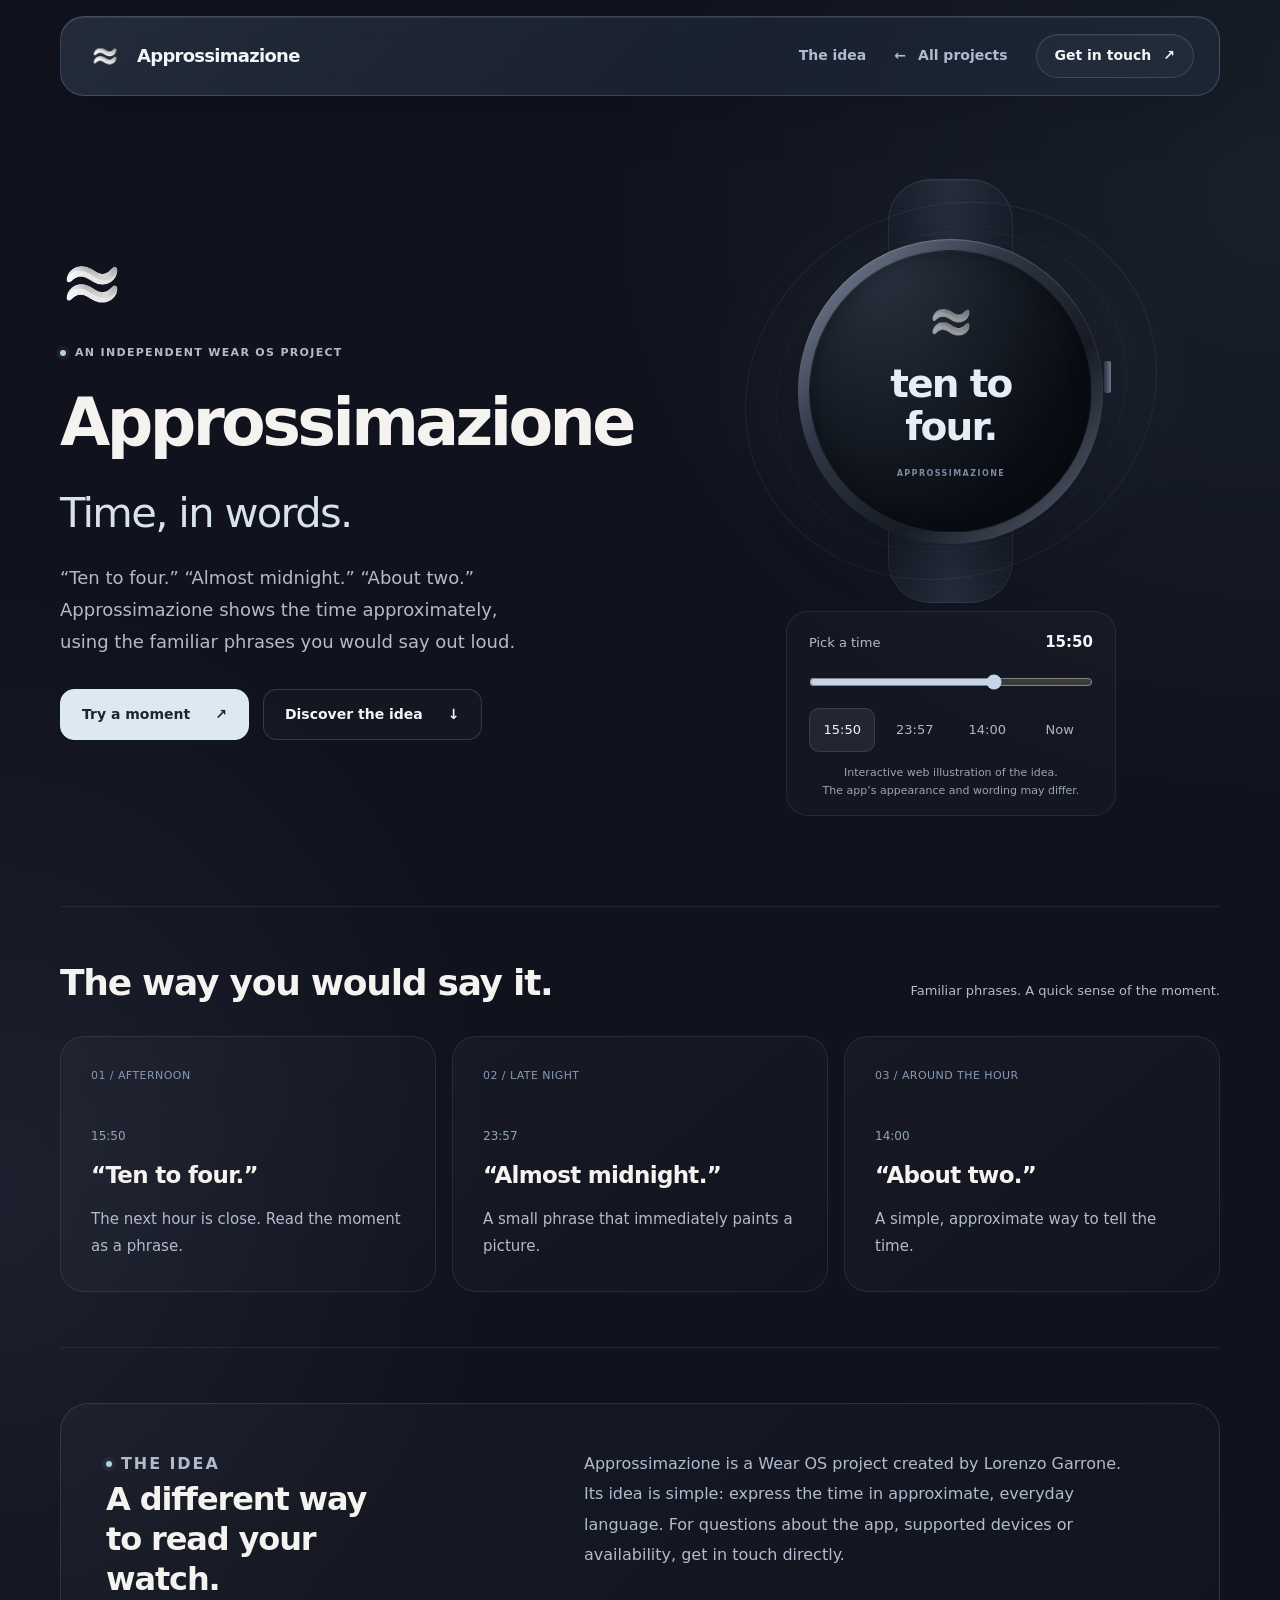
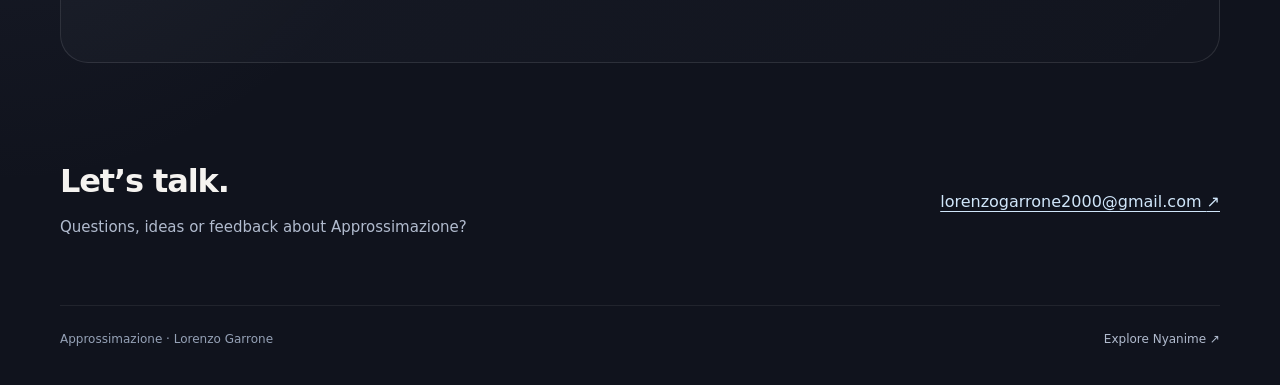
==== commit 7930619e: "Add floating glass navigation to Approssimazione" ====
--- a/approssimazione/index.html
+++ b/approssimazione/index.html
@@ -15,7 +15,7 @@
 <link rel="canonical" href="https://noire342.github.io/approssimazione/">
 <link rel="icon" href="/assets/approssimazione-logo.png" type="image/png">
 <link rel="stylesheet" href="/assets/legal.css?v=projects-4">
-<link rel="stylesheet" href="/assets/approssimazione.css?v=1">
+<link rel="stylesheet" href="/assets/approssimazione.css?v=2">
 <script src="/assets/approssimazione.js?v=1" defer></script>
 <title>Approssimazione · Time, in words.</title>
 </head>
@@ -23,8 +23,12 @@
 <a class="skip-link" href="#main">Skip to content</a>
 <div class="app-shell">
   <header class="app-nav">
-    <a class="back-link" href="/" aria-label="Back to all projects"><span aria-hidden="true">←</span> All projects</a>
-    <a class="app-nav-contact" href="mailto:lorenzogarrone2000@gmail.com?subject=Approssimazione">Get in touch <span aria-hidden="true">↗</span></a>
+    <a class="app-nav-brand" href="/approssimazione/" aria-label="Approssimazione, Home"><img src="/assets/approssimazione-logo.png" width="38" height="38" alt=""><span>Approssimazione</span></a>
+    <nav aria-label="Main navigation">
+      <a class="app-nav-idea" href="#about">The idea</a>
+      <a class="back-link" href="/" aria-label="Back to all projects" title="All projects"><span aria-hidden="true">←</span><span class="app-nav-label">All projects</span></a>
+      <a class="app-nav-contact" href="mailto:lorenzogarrone2000@gmail.com?subject=Approssimazione" aria-label="Get in touch" title="Get in touch"><span class="app-nav-label">Get in touch</span><span class="app-nav-arrow" aria-hidden="true">↗</span><svg class="app-nav-mail" viewBox="0 0 24 24" fill="none" stroke="currentColor" stroke-width="1.6" aria-hidden="true"><rect x="3" y="5" width="18" height="14" rx="3"/><path d="m4 7 8 6 8-6"/></svg></a>
+    </nav>
   </header>
   <main id="main">
     <section class="app-hero" aria-labelledby="project-title">
--- a/assets/approssimazione.css
+++ b/assets/approssimazione.css
@@ -3,12 +3,49 @@
 .approximation-page a{color:var(--app-accent)}
 .approximation-page a:focus-visible{outline-color:var(--app-accent)}
 .app-shell{width:min(1160px,calc(100% - 80px));margin:0 auto}
-.app-nav{display:flex;align-items:center;justify-content:space-between;gap:24px;padding:26px 0;border-bottom:1px solid #ffffff12;font-size:14px}
-.app-nav a{text-decoration:none;min-height:44px;display:inline-flex;align-items:center;gap:12px}
-.app-nav .back-link{color:var(--app-muted)}
-.app-nav .back-link span{transition:transform var(--duration-fast) var(--ease-smooth-out)}
-.app-nav .back-link:hover span{transform:translateX(-4px)}
-.app-nav .app-nav-contact{padding:9px 16px;border-radius:14px;border:1px solid #ffffff20;background:#ffffff05;color:var(--app-ink)}
+.app-nav {
+  position: sticky;
+  top: 16px;
+  z-index: 10;
+  display: flex;
+  align-items: center;
+  justify-content: space-between;
+  gap: 24px;
+  height: 80px;
+  margin: 16px auto 0;
+  padding: 0 25px;
+  border: 1px solid #d8e7ff2d;
+  border-radius: 24px;
+  background: #202736;
+  box-shadow: inset 0 1px 0 #edf5ff17, 0 16px 55px #04081424;
+  font-size: 14px;
+}
+@supports (backdrop-filter: blur(22px)) or (-webkit-backdrop-filter: blur(22px)) {
+  .app-nav {
+    background: linear-gradient(135deg, #e3efff0e, transparent 58%), #26344770;
+    -webkit-backdrop-filter: blur(22px);
+    backdrop-filter: blur(22px);
+  }
+}
+.app-nav a { text-decoration: none; min-height: 44px; display: inline-flex; align-items: center; gap: 12px; }
+.app-nav .app-nav-brand { flex-shrink: 0; color: var(--app-ink); font-size: 18px; font-weight: 650; letter-spacing: -.04em; gap: 13px; }
+.app-nav-brand img { width: 38px; height: 38px; object-fit: contain; filter: invert(1); }
+.app-nav nav { display: flex; align-items: center; gap: 28px; font-weight: 600; }
+.app-nav .back-link, .app-nav .app-nav-idea { color: var(--app-muted); }
+.app-nav .back-link:hover, .app-nav .app-nav-idea:hover { color: var(--app-ink); }
+.app-nav .app-nav-contact {
+  padding: 9px 18px;
+  border-radius: 100px;
+  border: 1px solid #d8e7ff26;
+  background: #d6e7ff08;
+  color: var(--app-ink);
+  white-space: nowrap;
+  box-shadow: inset 0 1px 0 #ffffff0c;
+  transition: background-color var(--duration-quick), border-color var(--duration-quick);
+}
+.app-nav .app-nav-contact:hover { background: #d6e7ff12; border-color: #d8e7ff45; }
+.app-nav-mail { display: none; width: 20px; height: 20px; }
+#try-it, #about { scroll-margin-top: 120px; }
 .app-hero{position:relative;display:grid;grid-template-columns:1.1fr 1fr;gap:30px;align-items:center;min-height:650px;padding:80px 0 90px}
 .app-hero-copy{z-index:1;min-width:0}
 .app-brand{width:64px;height:64px;filter:invert(1);object-fit:contain;margin:0 0 22px;transform:scale(1.35)}
@@ -105,3 +142,32 @@
 @media(prefers-reduced-motion:reduce){.approximation-page *, .approximation-page *::before,.approximation-page *::after{animation:none!important;transition:none!important;scroll-behavior:auto!important}}
 @media(max-width:650px){.app-watch-art{min-height:410px}.app-preview{margin-top:6px}.app-demo-controls{margin-top:8px}.app-brand{width:56px;height:56px}.app-footer{flex-wrap:wrap}.app-hero-art{display:none}}
 @media(prefers-contrast:more){.app-feature,.app-detail-panel,.app-glass-symbol{background:#181f2d;border-color:#9da6bb}.app-muted,.app-description,.app-feature p,.app-contact p,.app-detail-panel p{color:#e5e8ef}}
+@media (max-width: 720px) {
+  .app-nav { top: 12px; height: 70px; margin-top: 12px; padding: 0 18px; border-radius: 22px; gap: 14px; }
+  .app-nav nav { gap: 14px; }
+  .app-nav .app-nav-brand { font-size: 16px; gap: 10px; }
+  .app-nav-brand img { width: 32px; height: 32px; }
+  .app-nav-idea { display: none!important; }
+}
+@media (max-width: 600px) {
+  .app-nav { padding-inline: 14px; gap: 8px; }
+  .app-nav nav { gap: 8px; }
+  .app-nav .app-nav-brand { font-size: 16px; gap: 8px; }
+  .app-nav-brand img { width: 28px; height: 28px; }
+  .app-nav .back-link, .app-nav .app-nav-contact { width: 44px; height: 44px; padding: 0; gap: 0; justify-content: center; flex-shrink: 0; }
+  .app-nav .back-link { border-radius: 50%; }
+  .app-nav-label, .app-nav-arrow { display: none; }
+  .app-nav-mail { display: block; }
+}
+@media (max-width: 360px) {
+  .app-nav { padding-inline: 12px; }
+  .app-nav .app-nav-brand { font-size: 14px; gap: 6px; }
+  .app-nav-brand img { width: 24px; height: 24px; }
+  .app-nav nav { gap: 4px; }
+}
+@media (max-width: 330px) {
+  .app-nav .app-nav-brand { font-size: 13px; }
+}
+@media (prefers-contrast: more) {
+  .app-nav { background: #202736; border-color: var(--app-muted); -webkit-backdrop-filter: none; backdrop-filter: none; }
+}
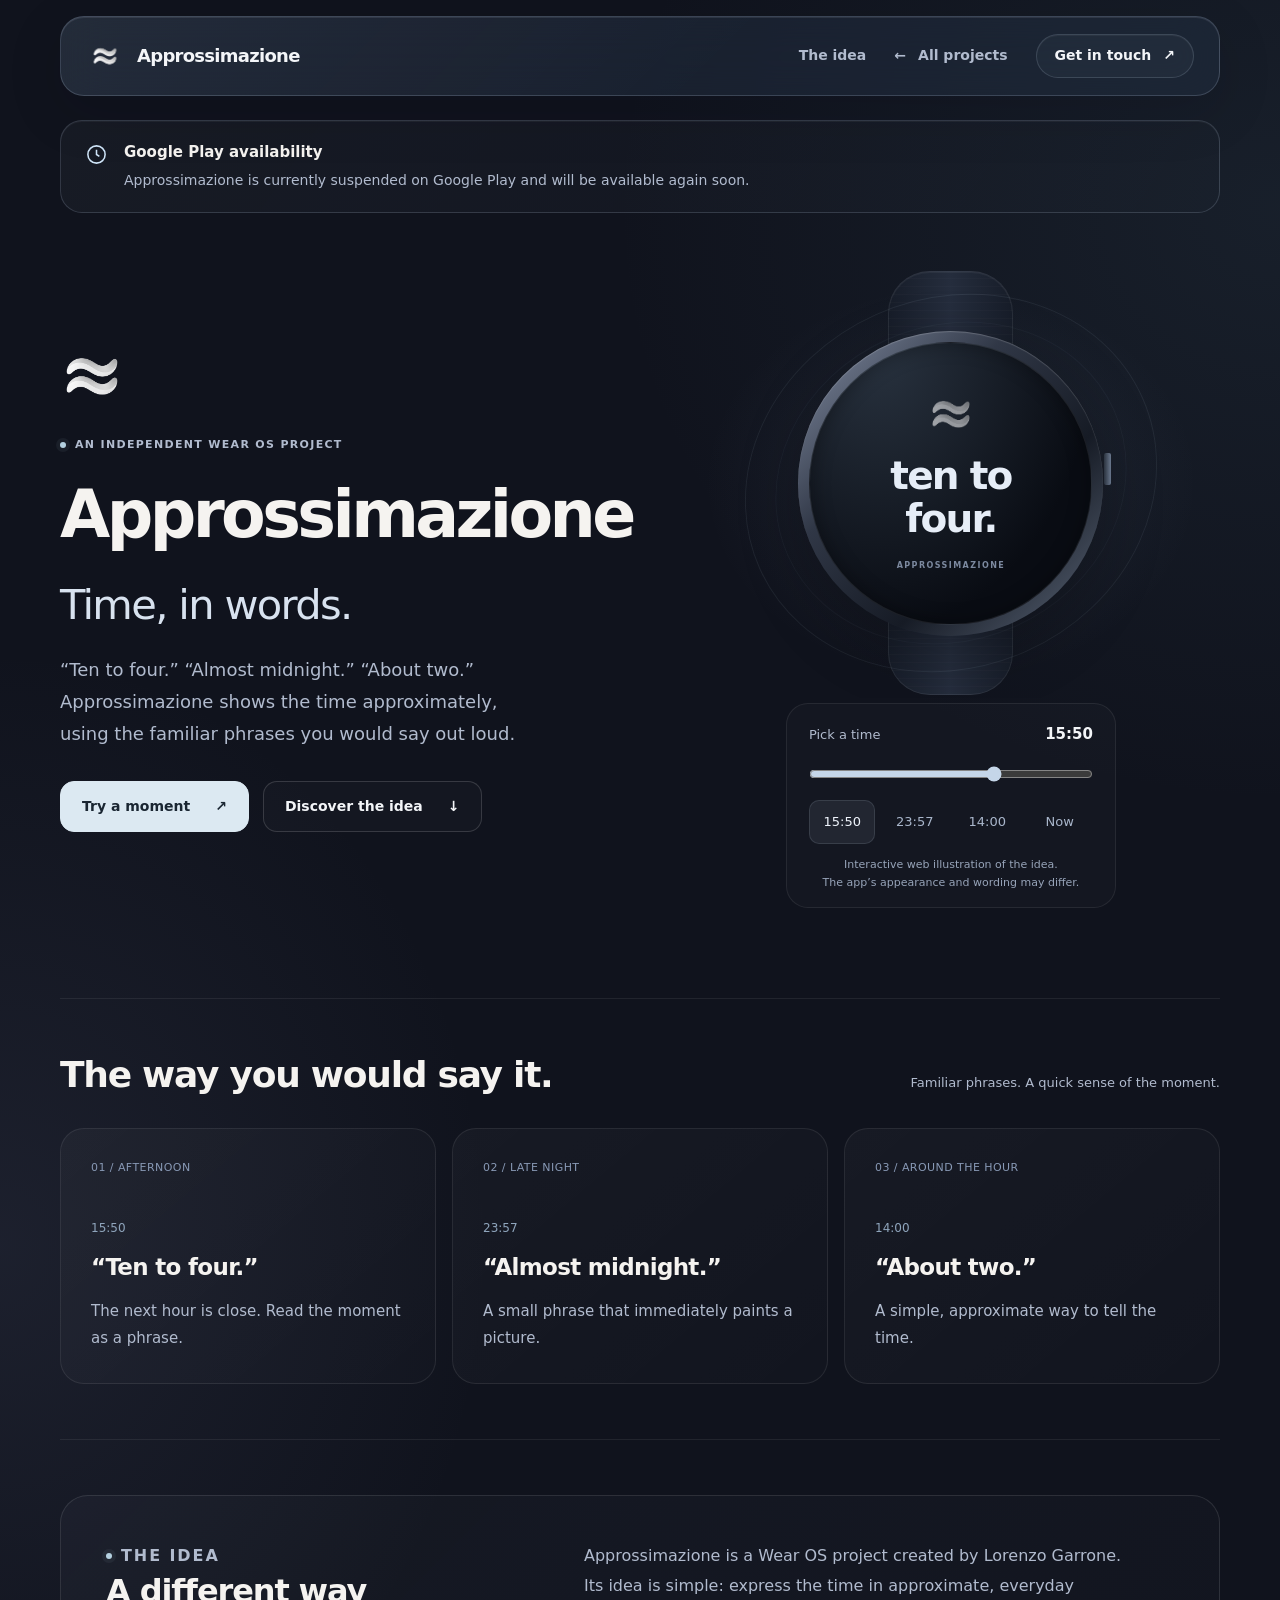
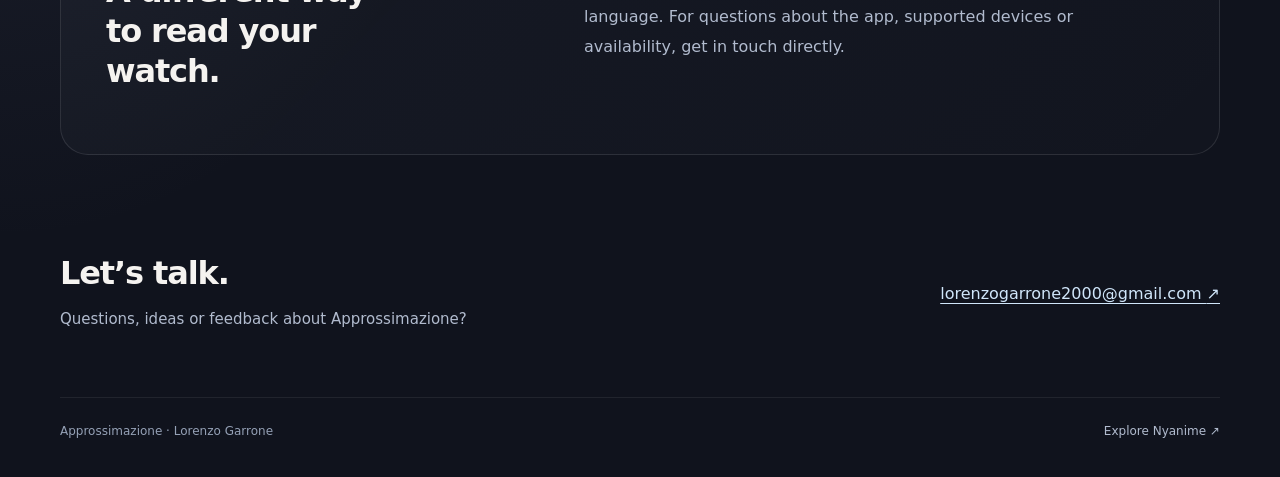
==== commit a1349219: "Announce temporary Google Play suspension for Approssimazione" ====
--- a/approssimazione/index.html
+++ b/approssimazione/index.html
@@ -15,7 +15,7 @@
 <link rel="canonical" href="https://noire342.github.io/approssimazione/">
 <link rel="icon" href="/assets/approssimazione-logo.png" type="image/png">
 <link rel="stylesheet" href="/assets/legal.css?v=projects-4">
-<link rel="stylesheet" href="/assets/approssimazione.css?v=2">
+<link rel="stylesheet" href="/assets/approssimazione.css?v=3">
 <script src="/assets/approssimazione.js?v=1" defer></script>
 <title>Approssimazione · Time, in words.</title>
 </head>
@@ -31,6 +31,10 @@
     </nav>
   </header>
   <main id="main">
+    <aside class="app-availability" aria-labelledby="availability-title">
+      <svg viewBox="0 0 24 24" fill="none" stroke="currentColor" stroke-width="1.6" aria-hidden="true"><circle cx="12" cy="12" r="9"/><path d="M12 7v5l3 2"/></svg>
+      <div><h2 id="availability-title">Google Play availability</h2><p>Approssimazione is currently suspended on Google Play and will be available again soon.</p></div>
+    </aside>
     <section class="app-hero" aria-labelledby="project-title">
       <div class="app-hero-copy t-stagger">
         <img class="app-brand" src="/assets/approssimazione-logo.png" width="80" height="80" alt="">
--- a/assets/legal.css
+++ b/assets/legal.css
@@ -46,6 +46,7 @@
 span.project-symbol{display:grid;place-items:center;background:#d5d7e312;border:1px solid #d5d7e324;color:#d1d5e8;font-size:47px;line-height:1}
 span.approximation-symbol{background:transparent;border:0;overflow:visible}
 .approximation-symbol img{width:70px;height:70px;max-width:none;object-fit:contain;transform:scale(1.6)}
+.project-index .approximation-symbol img{filter:invert(1)}
 .project-card .eyebrow{margin-bottom:10px}
 .project-card p:not(.eyebrow){color:var(--muted);font-size:16px;max-width:380px;margin-bottom:32px}
 .card-link{font-size:13px;color:var(--accent);display:flex;justify-content:space-between;gap:12px;margin-top:auto;font-weight:600}
--- a/assets/approssimazione.css
+++ b/assets/approssimazione.css
@@ -171,3 +171,25 @@
 @media (prefers-contrast: more) {
   .app-nav { background: #202736; border-color: var(--app-muted); -webkit-backdrop-filter: none; backdrop-filter: none; }
 }
+.app-availability {
+  display: flex;
+  align-items: flex-start;
+  gap: 16px;
+  margin-top: 24px;
+  padding: 20px 24px;
+  border: 1px solid #d0e6fa29;
+  border-radius: 22px;
+  background: linear-gradient(125deg, #d0e6fa0a, #d0e6fa03);
+  box-shadow: inset 0 1px 0 #edf5ff0c;
+}
+.app-availability svg { width: 23px; height: 23px; margin-top: 2px; flex-shrink: 0; color: var(--app-accent); }
+.app-availability h2 { font-size: 15px; line-height: 1.5; margin: 0 0 4px; letter-spacing: 0; }
+.app-availability p { font-size: 14px; line-height: 1.75; color: var(--app-muted); margin: 0; }
+.app-availability + .app-hero { padding-top: 55px; }
+@media (max-width: 650px) {
+  .app-availability { margin-top: 18px; padding: 18px; gap: 12px; border-radius: 20px; }
+  .app-availability + .app-hero { padding-top: 36px; }
+}
+@media (prefers-contrast: more) {
+  .app-availability { background: #202736; border-color: var(--app-muted); }
+}
